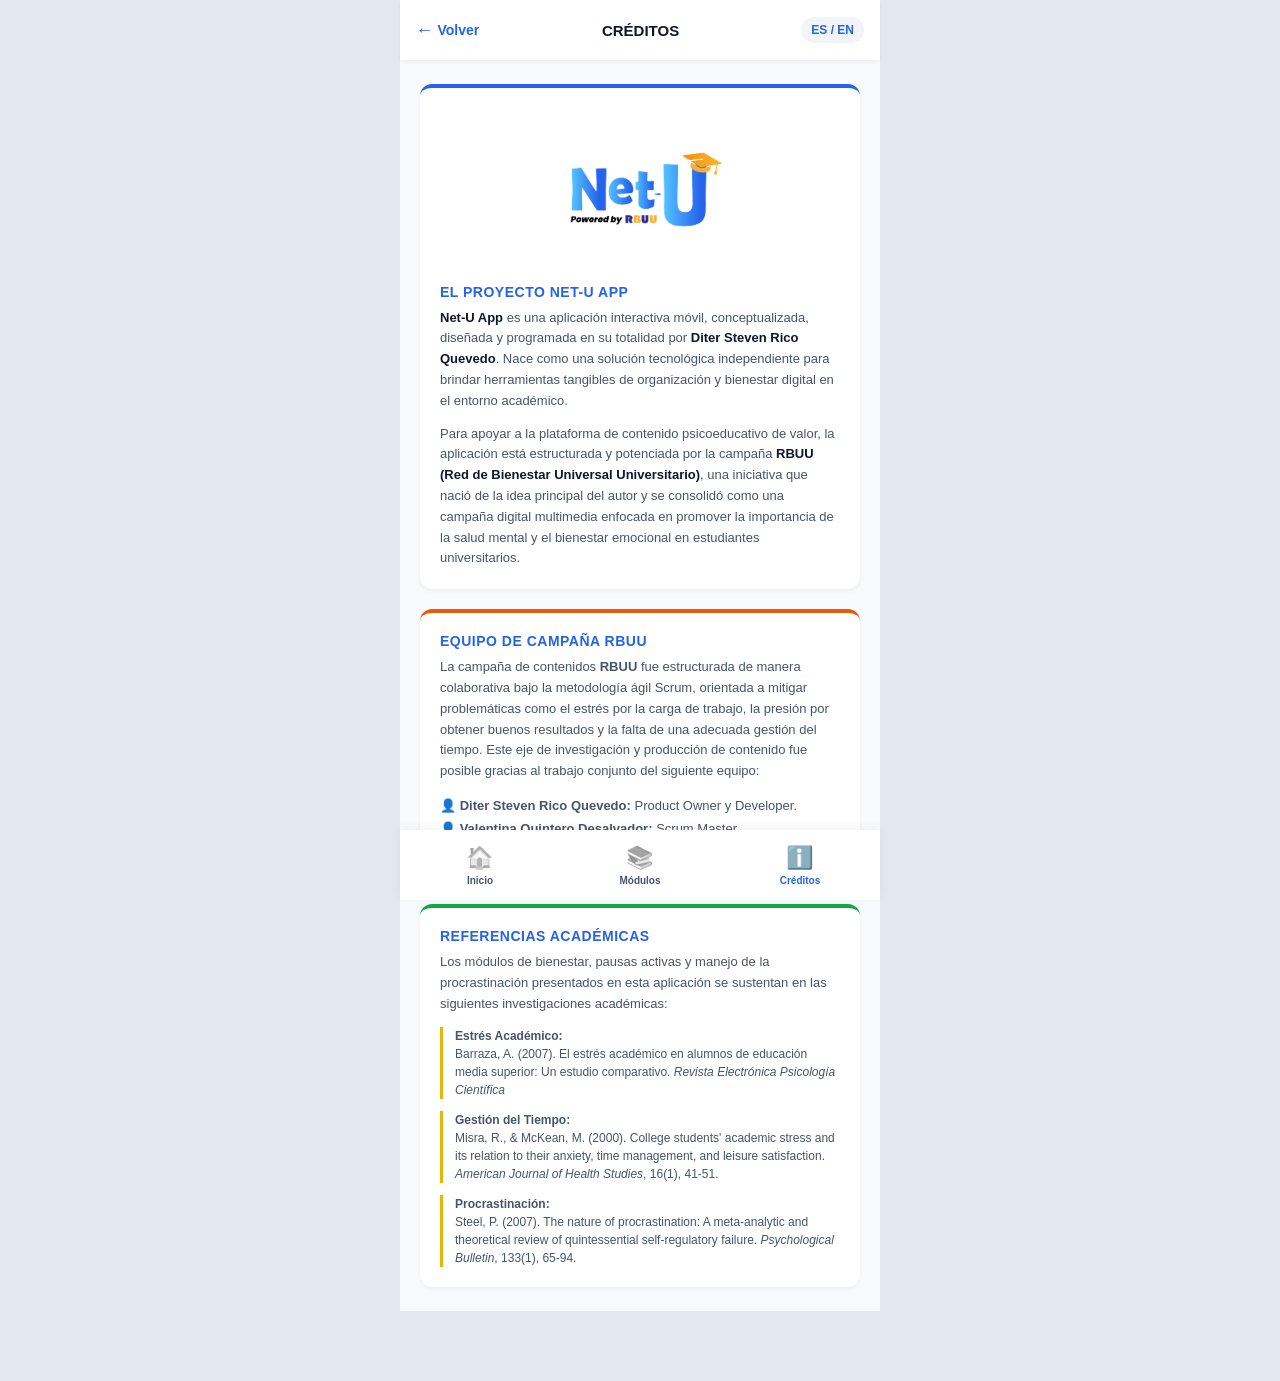
==== creditos.html @ 05217e3a "Net-U App V1 Fase 2 Aplicaciones Multimedia UNAD - Diter Rico" ====
﻿<!DOCTYPE html>
<html lang="es">
<head>
    <link rel="icon" type="image/png" href="assets/images/LOGO_U.png">
    <meta charset="UTF-8">
    <meta name="viewport" content="width=device-width, initial-scale=1.0">
    <title>Net-U App - Créditos</title>

    <style>
        /* ================= VARIABLES ================= */
        :root {
            --bg-app: #F8FAFC;
            --bg-card: #FFFFFF;
            --text-main: #0F172A;
            --text-muted: #475569;
            --rbuu-blue: #2563EB;
            --rbuu-green: #16A34A;
            --rbuu-orange: #EA580C;
            --rbuu-yellow: #EAB308;
            --shadow-sm: 0 2px 4px rgba(0,0,0,0.05);
        }

        * {
            margin: 0;
            padding: 0;
            box-sizing: border-box;
        }

        body {
            font-family: -apple-system, BlinkMacSystemFont, "Segoe UI", Roboto, sans-serif;
            background-color: #E2E8F0;
            color: var(--text-main);
            display: flex;
            justify-content: center;
        }

        /* ================= HEADER ================= */
        .top-header {
            background-color: var(--bg-card);
            width: 100%;
            max-width: 480px;
            height: 60px;
            position: fixed;
            top: 0;
            display: flex;
            justify-content: space-between;
            align-items: center;
            padding: 0 16px;
            z-index: 1000;
            box-shadow: var(--shadow-sm);
        }

        .btn-back {
            text-decoration: none;
            color: var(--rbuu-blue);
            font-weight: 600;
            font-size: 14px;
            display: flex;
            align-items: center;
            gap: 4px;
        }

        .header-title {
            font-size: 15px;
            font-weight: 800;
            color: var(--text-main);
            text-align: center;
            flex: 1;
        }

        .btn-lang {
            background-color: #F1F5F9;
            color: var(--rbuu-blue);
            border: none;
            padding: 6px 10px;
            font-size: 12px;
            font-weight: 700;
            border-radius: 20px;
            cursor: pointer;
        }

        /* ================= CUERPO PRINCIPAL ================= */
        .app-content {
            width: 100%;
            max-width: 480px;
            background-color: var(--bg-app);
            margin-top: 60px;
            margin-bottom: 70px;
            padding: 24px 20px;
            display: flex;
            flex-direction: column;
            gap: 20px;
            overflow-y: auto;
        }

        .info-card {
            background-color: var(--bg-card);
            border-radius: 12px;
            padding: 20px;
            box-shadow: var(--shadow-sm);
        }

            .info-card h3 {
                font-size: 14px;
                color: var(--rbuu-blue);
                margin-bottom: 8px;
                text-transform: uppercase;
                letter-spacing: 0.5px;
            }

            .info-card p {
                font-size: 13px;
                color: var(--text-muted);
                line-height: 1.6;
                margin-bottom: 12px;
            }

                .info-card p:last-child {
                    margin-bottom: 0;
                }

        .highlight-text {
            font-weight: 600;
            color: var(--text-main);
        }

        .ref-list {
            list-style: none;
            display: flex;
            flex-direction: column;
            gap: 12px;
        }

        .ref-item {
            font-size: 12px;
            color: var(--text-muted);
            line-height: 1.5;
            padding-left: 12px;
            border-left: 3px solid var(--rbuu-yellow);
        }

        /* ================= NAVEGACIÓN INFERIOR ================= */
        .bottom-nav {
            background-color: var(--bg-card);
            width: 100%;
            max-width: 480px;
            height: 70px;
            position: fixed;
            bottom: 0;
            display: flex;
            justify-content: space-around;
            align-items: center;
            box-shadow: 0 -2px 10px rgba(0,0,0,0.05);
        }

        .nav-item {
            text-decoration: none;
            color: var(--text-muted);
            display: flex;
            flex-direction: column;
            align-items: center;
            cursor: pointer;
            width: 33%;
        }

            .nav-item.active {
                color: var(--rbuu-blue);
            }

        .icon-placeholder {
            font-size: 22px;
            filter: grayscale(100%);
            opacity: 0.6;
        }

        .nav-item.active .icon-placeholder {
            filter: grayscale(0%);
            opacity: 1;
        }
    </style>
</head>
<body>

    <header class="top-header">
        <a href="index.html" class="btn-back" data-i18n="nav_volver">
            <span style="font-size: 18px;">←</span> Volver
        </a>
        <h1 class="header-title" data-i18n="c_header_title">CRÉDITOS</h1>
        <button id="btn-traduccion" class="btn-lang" data-i18n="btn_lang">ES / EN</button>
    </header>

    <main class="app-content">

        <!-- Origen del Proyecto -->
        <div class="info-card" style="border-top: 4px solid var(--rbuu-blue);">
            <div style="display: flex; justify-content: center; margin-bottom: 20px; padding: 10px 0;">
                <img src="assets/images/LOGONET-U_tr_04.png" alt="Logo Net-U App" style="width: 180px; max-width: 80%; height: auto; object-fit: contain;">
            </div>

            <h3 data-i18n="c_c1_title">El Proyecto Net-U App</h3>
            <p data-i18n="c_c1_p1">
                <span class="highlight-text">Net-U App</span> es una aplicación interactiva móvil, conceptualizada, diseñada y programada en su totalidad por <span class="highlight-text">Diter Steven Rico Quevedo</span>. Nace como una solución tecnológica independiente para brindar herramientas tangibles de organización y bienestar digital en el entorno académico.
            </p>
            <p data-i18n="c_c1_p2">
                Para apoyar a la plataforma de contenido psicoeducativo de valor, la aplicación está estructurada y potenciada por la campaña <span class="highlight-text">RBUU (Red de Bienestar Universal Universitario)</span>, una iniciativa que nació de la idea principal del autor y se consolidó como una campaña digital multimedia enfocada en promover la importancia de la salud mental y el bienestar emocional en estudiantes universitarios.
            </p>
        </div>

        <!-- Créditos del equipo RBUU -->
        <div class="info-card" style="border-top: 4px solid var(--rbuu-orange);">
            <h3 data-i18n="c_c2_title">Equipo de Campaña RBUU</h3>
            <p data-i18n="c_c2_p1">
                La campaña de contenidos <strong>RBUU</strong> fue estructurada de manera colaborativa bajo la metodología ágil Scrum, orientada a mitigar problemáticas como el estrés por la carga de trabajo, la presión por obtener buenos resultados y la falta de una adecuada gestión del tiempo. Este eje de investigación y producción de contenido fue posible gracias al trabajo conjunto del siguiente equipo:
            </p>
            <ul style="list-style: none; font-size: 13px; color: var(--text-muted); line-height: 1.8;">
                <li data-i18n="c_c2_li1">👤 <strong>Diter Steven Rico Quevedo:</strong> Product Owner y Developer.</li>
                <li data-i18n="c_c2_li2">👤 <strong>Valentina Quintero Desalvador:</strong> Scrum Master.</li>
                <li data-i18n="c_c2_li3">👤 <strong>Angie Tatiana Yara Daza:</strong> Principal Developer.</li>
            </ul>
        </div>

        <!-- Referencias Académicas APA -->
        <div class="info-card" style="border-top: 4px solid var(--rbuu-green);">
            <h3 data-i18n="c_c3_title">Referencias Académicas</h3>
            <p data-i18n="c_c3_p1">
                Los módulos de bienestar, pausas activas y manejo de la procrastinación presentados en esta aplicación se sustentan en las siguientes investigaciones académicas:
            </p>
            <ul class="ref-list">
                <li class="ref-item" data-i18n="c_c3_ref1">
                    <strong>Estrés Académico:</strong><br>
                    Barraza, A. (2007). El estrés académico en alumnos de educación media superior: Un estudio comparativo. <em>Revista Electrónica Psicología Científica</em>
                </li>
                <li class="ref-item" data-i18n="c_c3_ref2">
                    <strong>Gestión del Tiempo:</strong><br>
                    Misra, R., & McKean, M. (2000). College students' academic stress and its relation to their anxiety, time management, and leisure satisfaction. <em>American Journal of Health Studies</em>, 16(1), 41-51.
                </li>
                <li class="ref-item" data-i18n="c_c3_ref3">
                    <strong>Procrastinación:</strong><br>
                    Steel, P. (2007). The nature of procrastination: A meta-analytic and theoretical review of quintessential self-regulatory failure. <em>Psychological Bulletin</em>, 133(1), 65-94.
                </li>
            </ul>
        </div>

    </main>

    <nav class="bottom-nav">
        <a href="index.html" class="nav-item">
            <span class="icon-placeholder">🏠</span>
            <span style="font-size: 10px; font-weight: 600; margin-top: 4px;" data-i18n="nav_inicio">Inicio</span>
        </a>
        <a href="modulos.html" class="nav-item">
            <span class="icon-placeholder">📚</span>
            <span style="font-size: 10px; font-weight: 600; margin-top: 4px;" data-i18n="nav_modulos">Módulos</span>
        </a>
        <a href="creditos.html" class="nav-item active">
            <span class="icon-placeholder">ℹ️</span>
            <span style="font-size: 10px; font-weight: 600; margin-top: 4px;" data-i18n="nav_creditos">Créditos</span>
        </a>
    </nav>

    <!-- IMPORTANTE: Llamar al script de traducción -->
    <script src="traduccion.js"></script>
</body>
</html>
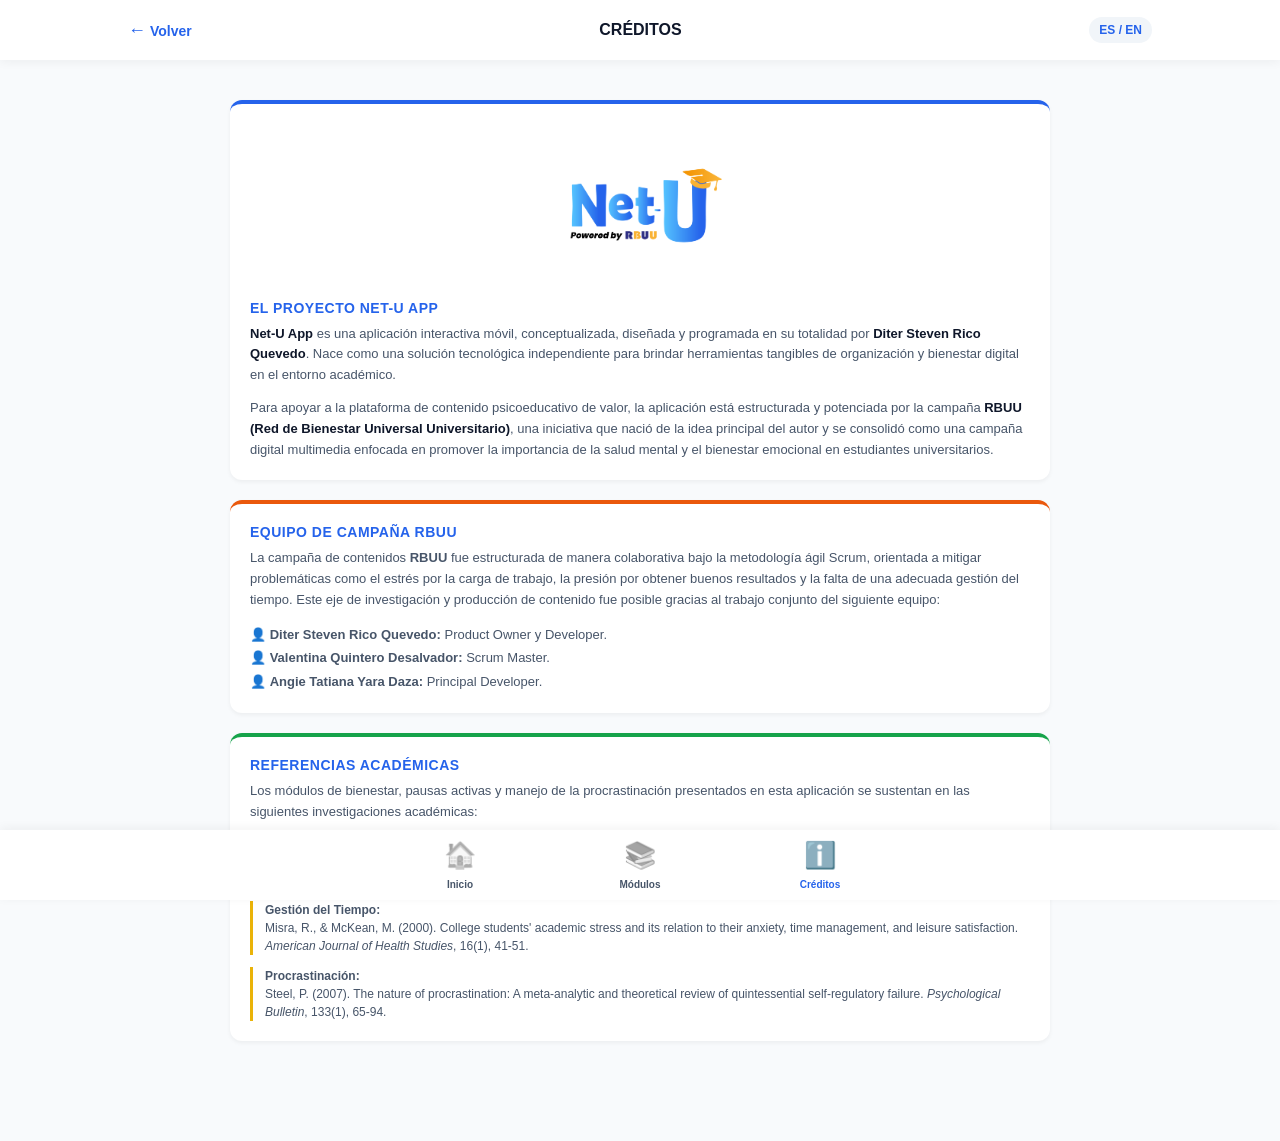
==== commit ce0356a6: "Fix intro and responsive devices Se arreglo la intro con mas detalles y se ajusto el aplicativo a se" ====
--- a/creditos.html
+++ b/creditos.html
@@ -28,26 +28,28 @@
 
         body {
             font-family: -apple-system, BlinkMacSystemFont, "Segoe UI", Roboto, sans-serif;
-            background-color: #E2E8F0;
-            color: var(--text-main);
-            display: flex;
-            justify-content: center;
+            background-color: var(--bg-app);
+            color: var(--text-main); /* Recupera el color de todos los textos */
+            margin: 0;
+            display: flex;
+            flex-direction: column;
+            align-items: center;
         }
 
         /* ================= HEADER ================= */
         .top-header {
             background-color: var(--bg-card);
             width: 100%;
-            max-width: 480px;
             height: 60px;
             position: fixed;
             top: 0;
             display: flex;
             justify-content: space-between;
             align-items: center;
-            padding: 0 16px;
+            padding: 0 20px;
             z-index: 1000;
-            box-shadow: var(--shadow-sm);
+            box-shadow: 0 2px 10px rgba(0,0,0,0.05);
+            box-sizing: border-box;
         }
 
         .btn-back {
@@ -55,17 +57,32 @@
             color: var(--rbuu-blue);
             font-weight: 600;
             font-size: 14px;
-            display: flex;
-            align-items: center;
-            gap: 4px;
+            white-space: nowrap;
         }
 
         .header-title {
-            font-size: 15px;
-            font-weight: 800;
+            font-size: 16px;
+            font-weight: 700;
             color: var(--text-main);
             text-align: center;
-            flex: 1;
+            flex-grow: 1;
+        }
+        .header-actions {
+            display: flex;
+            align-items: center;
+            gap: 10px;
+        }
+        .btn-profile {
+            text-decoration: none;
+            background-color: #F1F5F9;
+            width: 32px;
+            height: 32px;
+            border-radius: 50%;
+            display: flex;
+            justify-content: center;
+            align-items: center;
+            font-size: 16px;
+            box-shadow: 0 2px 4px rgba(0,0,0,0.05);
         }
 
         .btn-lang {
@@ -82,15 +99,13 @@
         /* ================= CUERPO PRINCIPAL ================= */
         .app-content {
             width: 100%;
-            max-width: 480px;
-            background-color: var(--bg-app);
-            margin-top: 60px;
-            margin-bottom: 70px;
-            padding: 24px 20px;
+            max-width: 900px;
+            min-height: 100vh;
+            padding: 80px 20px 90px 20px;
             display: flex;
             flex-direction: column;
             gap: 20px;
-            overflow-y: auto;
+            box-sizing: border-box;
         }
 
         .info-card {
@@ -143,7 +158,6 @@
         .bottom-nav {
             background-color: var(--bg-card);
             width: 100%;
-            max-width: 480px;
             height: 70px;
             position: fixed;
             bottom: 0;
@@ -151,16 +165,18 @@
             justify-content: space-around;
             align-items: center;
             box-shadow: 0 -2px 10px rgba(0,0,0,0.05);
+            z-index: 1000;
         }
 
         .nav-item {
             text-decoration: none;
-            color: var(--text-muted);
+            color: #475569;
             display: flex;
             flex-direction: column;
             align-items: center;
-            cursor: pointer;
-            width: 33%;
+            width: 33%; /* Ajuste base para celular */
+            font-size: 10px;
+            font-weight: 600;
         }
 
             .nav-item.active {
@@ -171,11 +187,36 @@
             font-size: 22px;
             filter: grayscale(100%);
             opacity: 0.6;
+            margin-bottom: 4px;
         }
 
         .nav-item.active .icon-placeholder {
             filter: grayscale(0%);
             opacity: 1;
+        }
+        @media (min-width: 768px) {
+            .top-header {
+                padding: 0 10%;
+            }
+
+            .bottom-nav {
+                justify-content: center;
+                gap: 80px;
+            }
+
+            .nav-item {
+                font-size: 14px;
+                width: auto;
+                min-width: 100px;
+            }
+
+                .nav-item .icon-placeholder {
+                    font-size: 26px;
+                }
+
+            .app-content {
+                padding: 100px 40px 100px 40px;
+            }
         }
     </style>
 </head>
